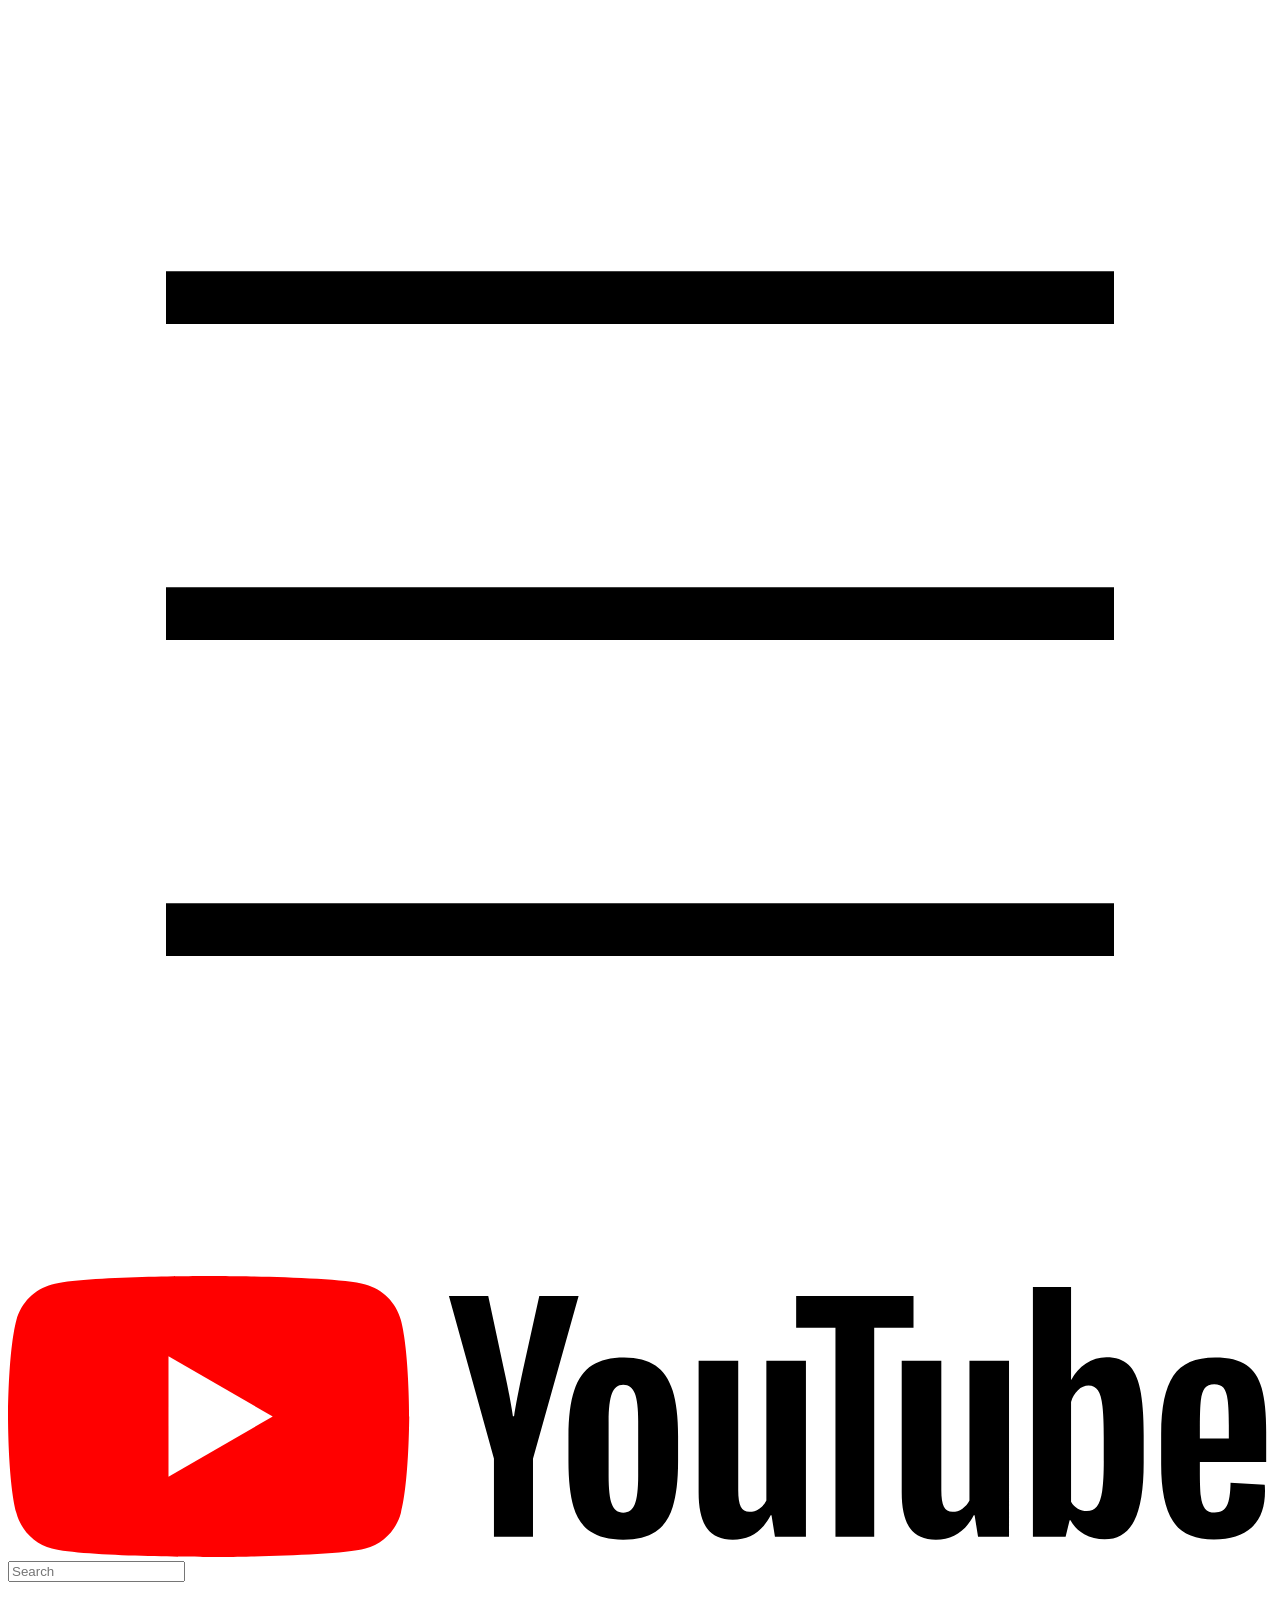
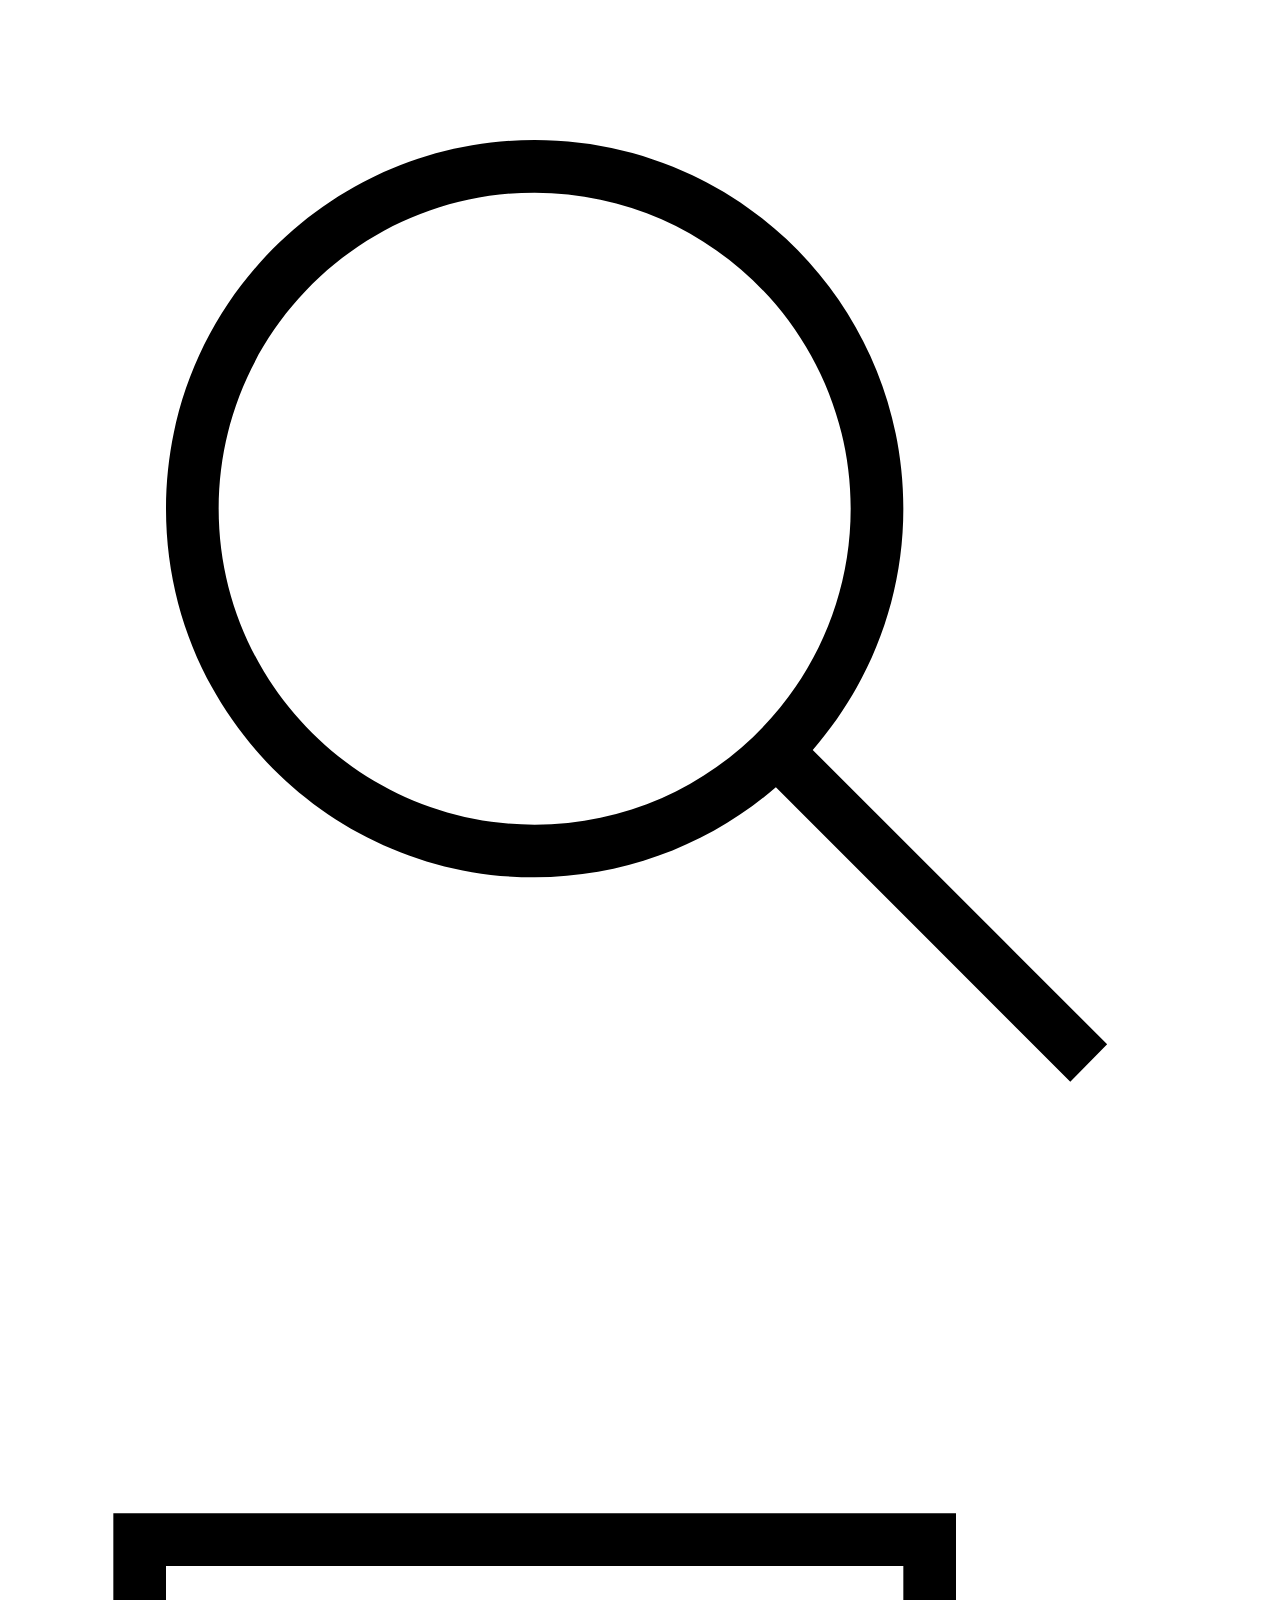
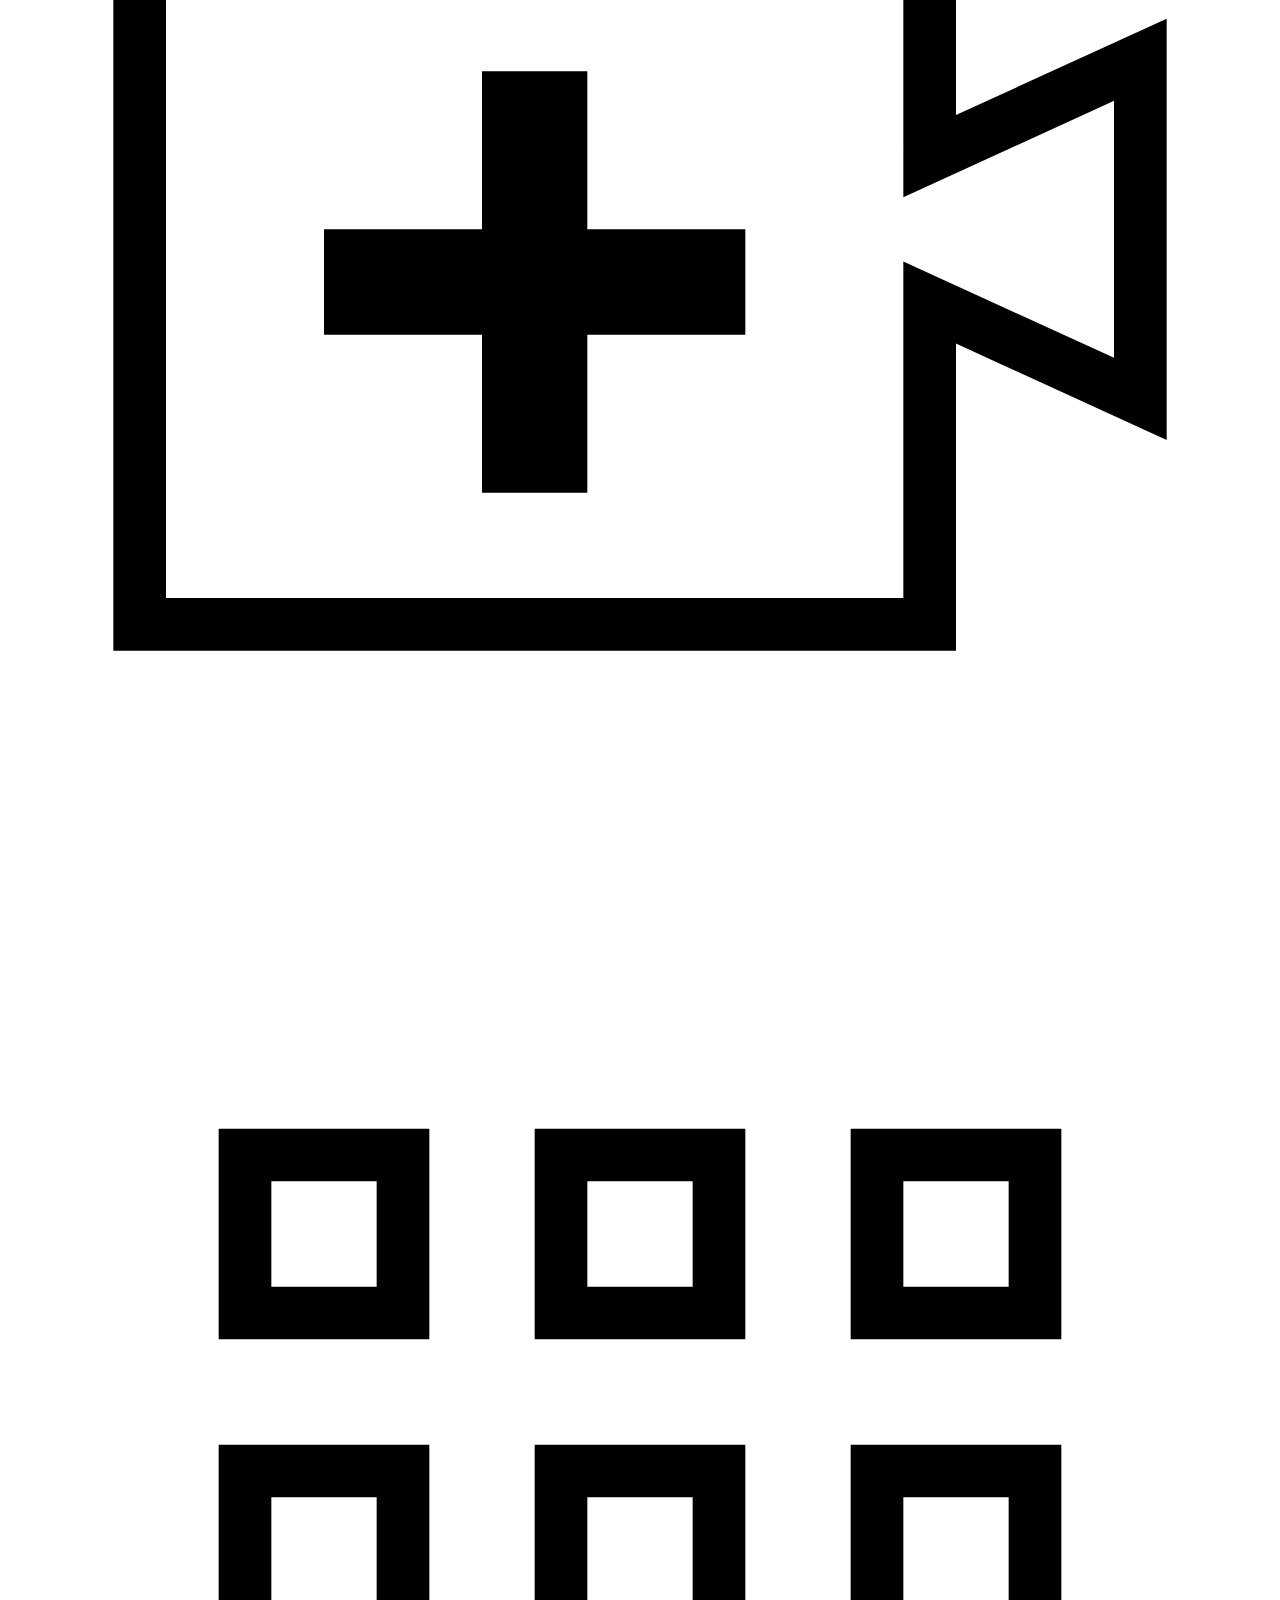
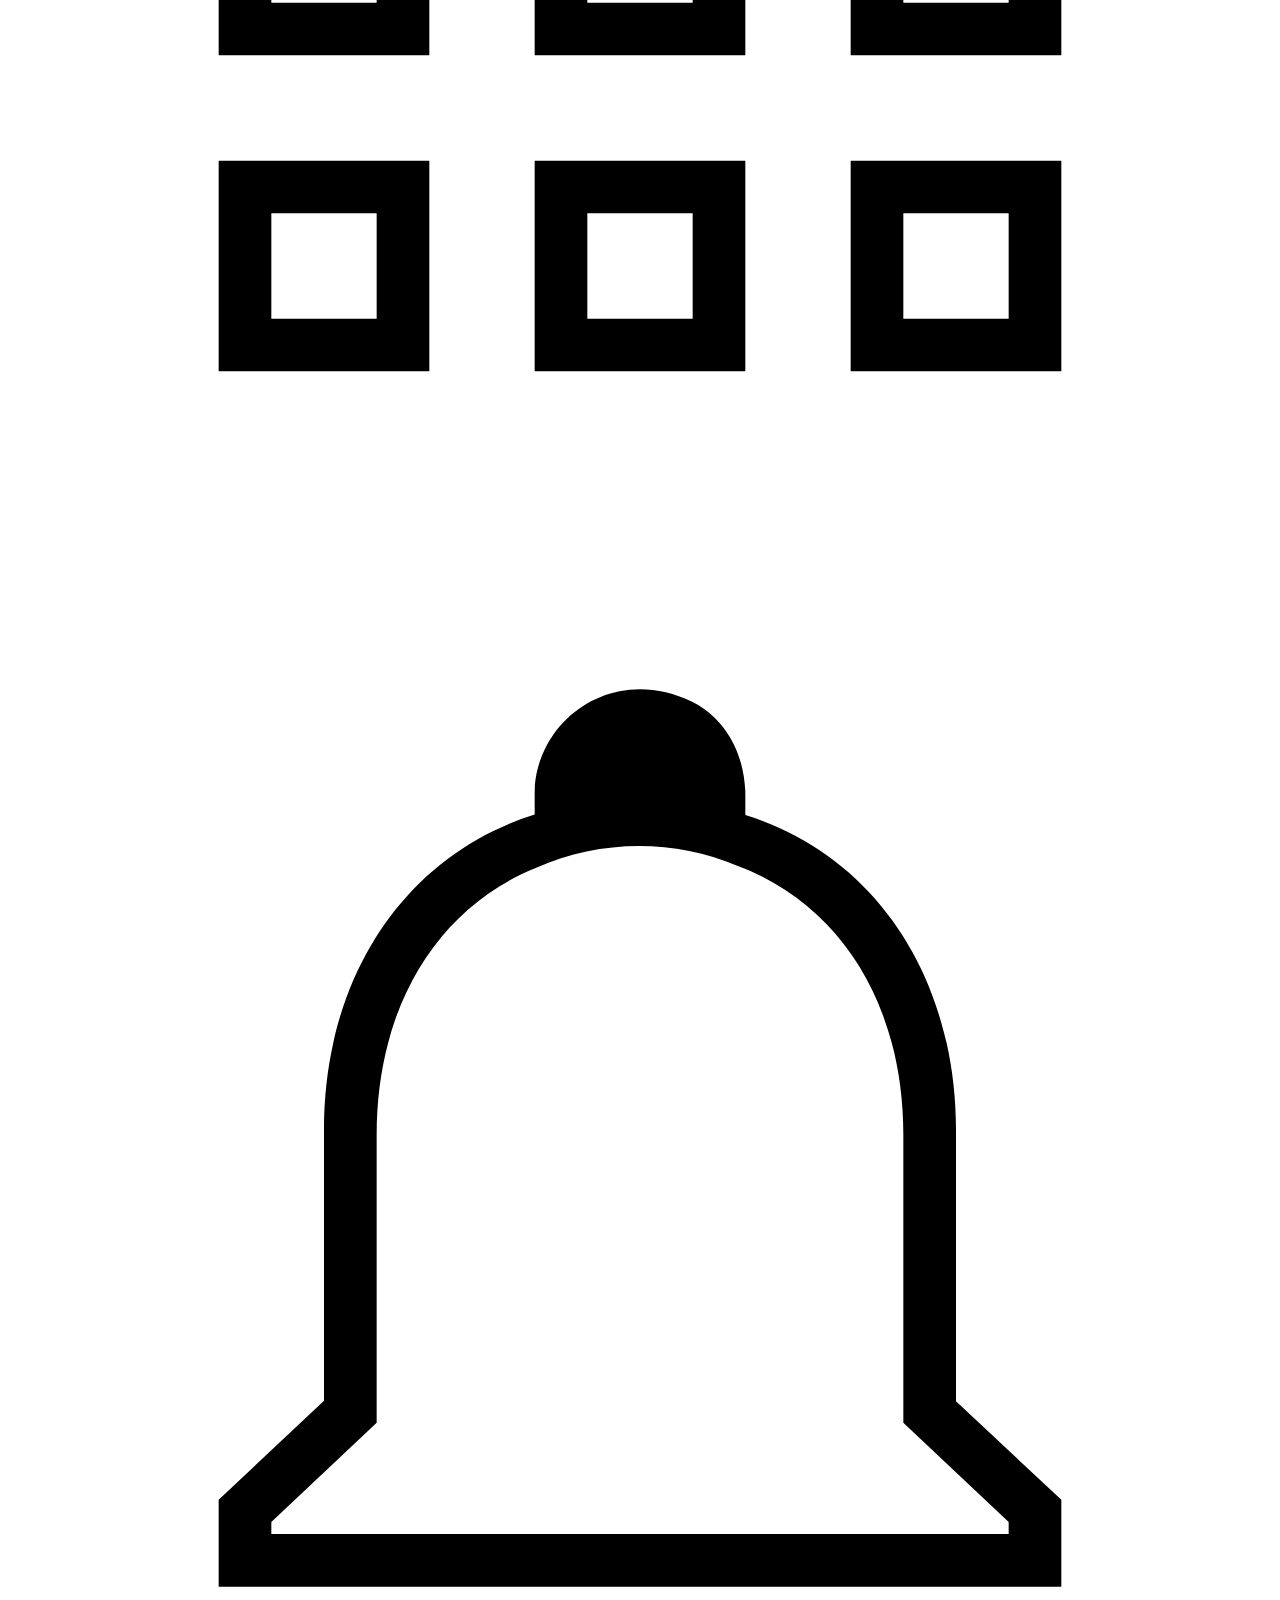
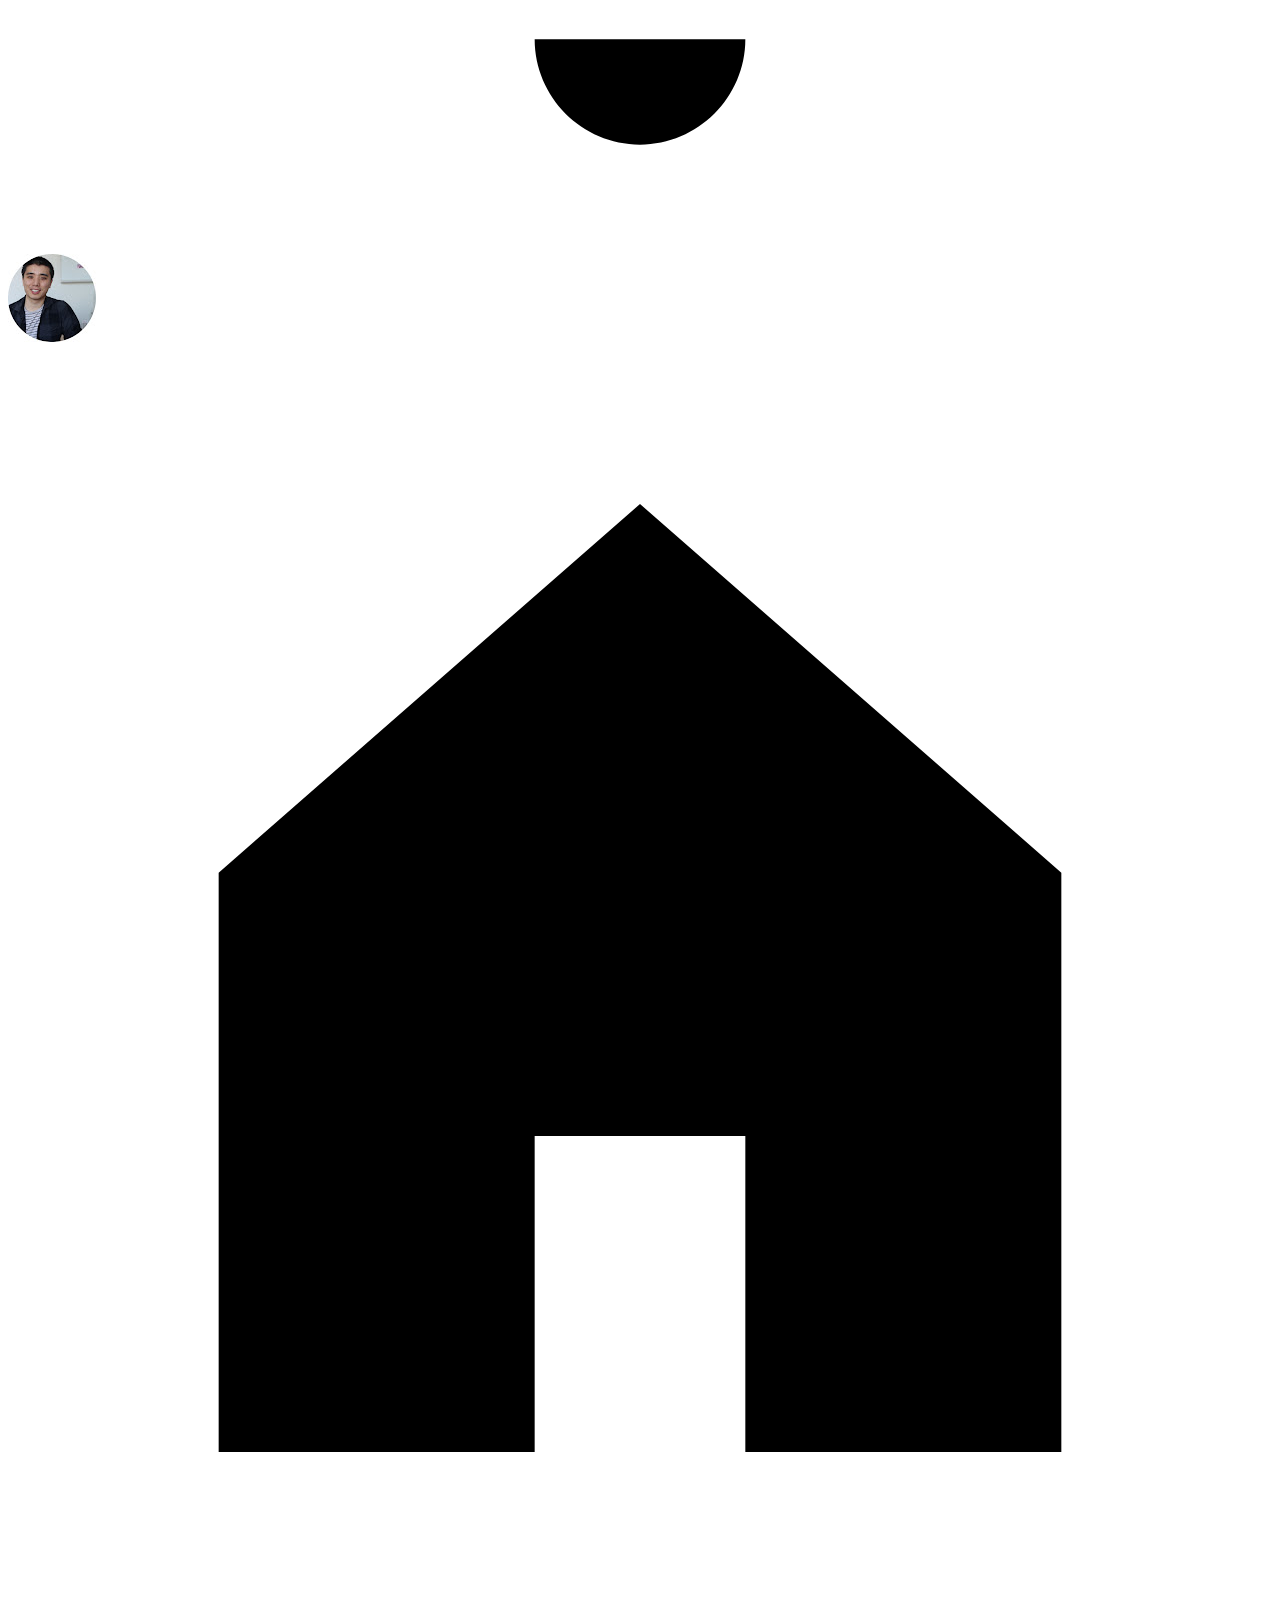
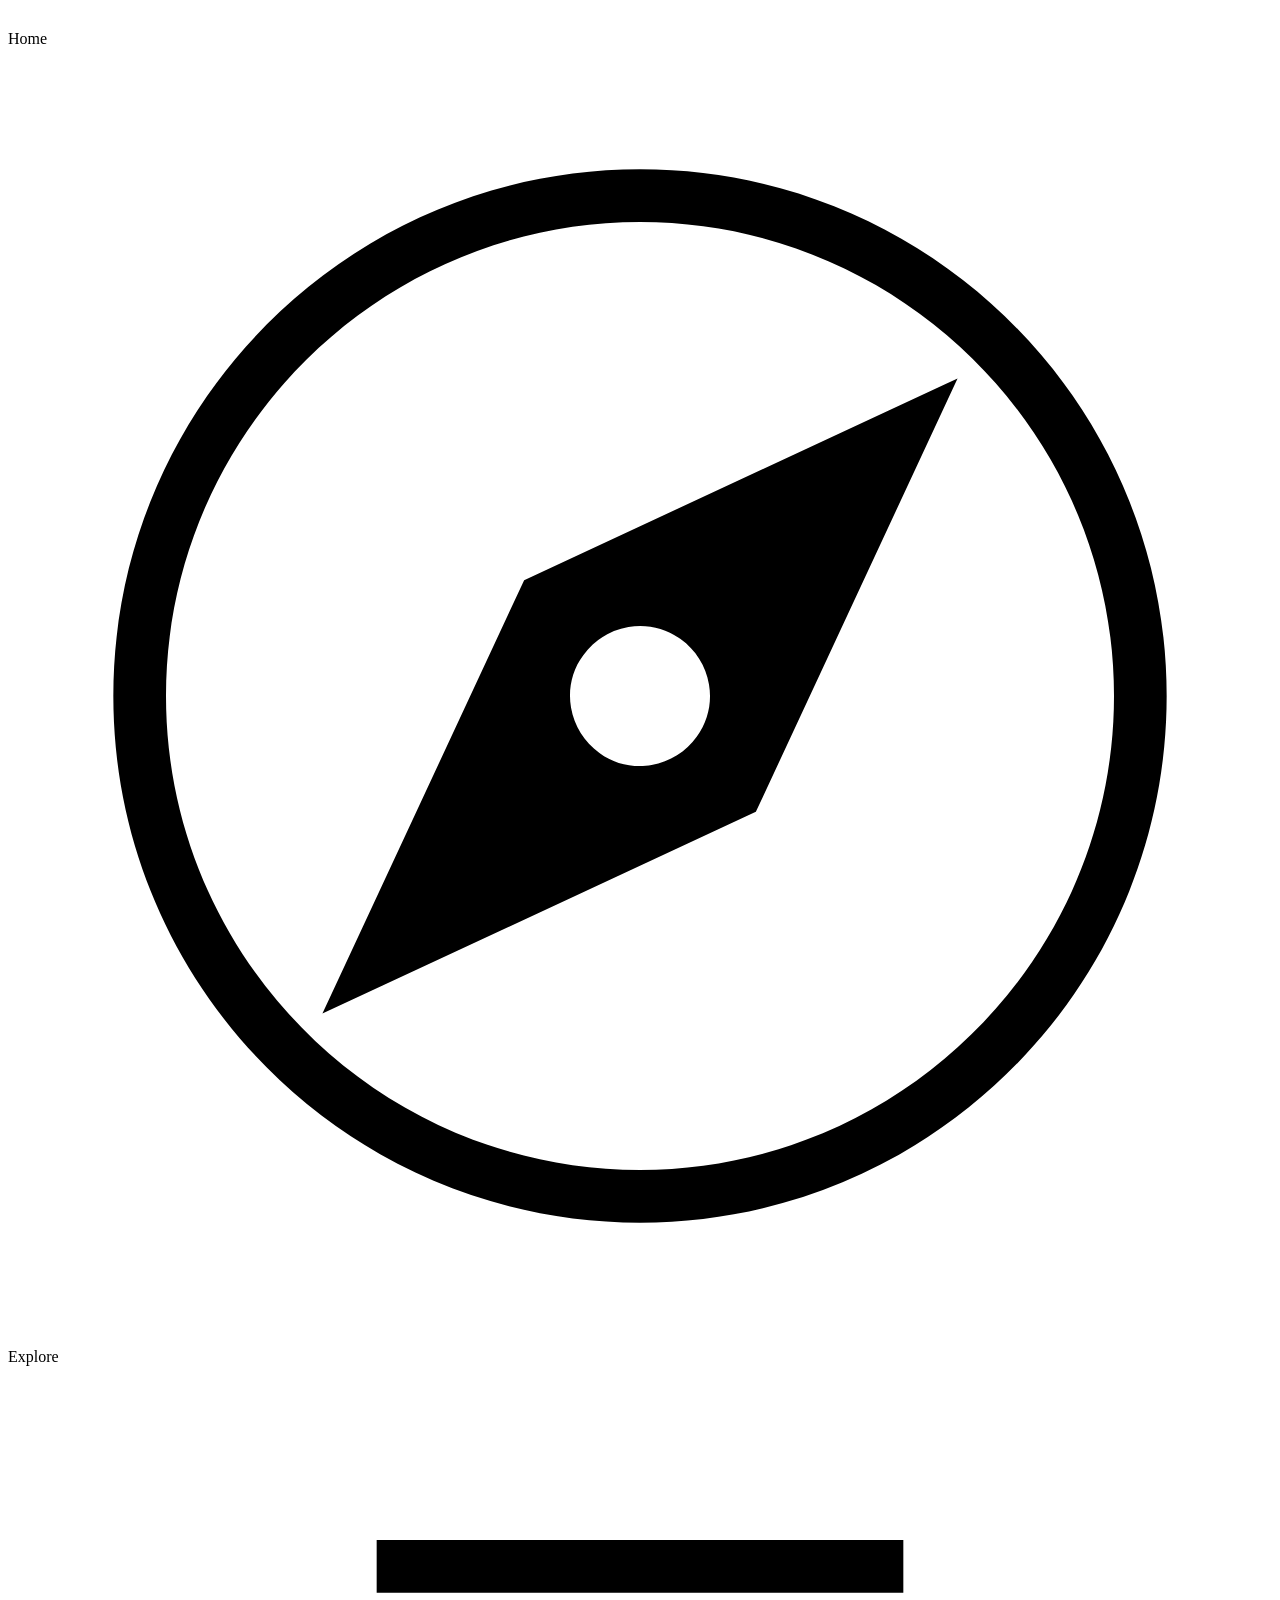
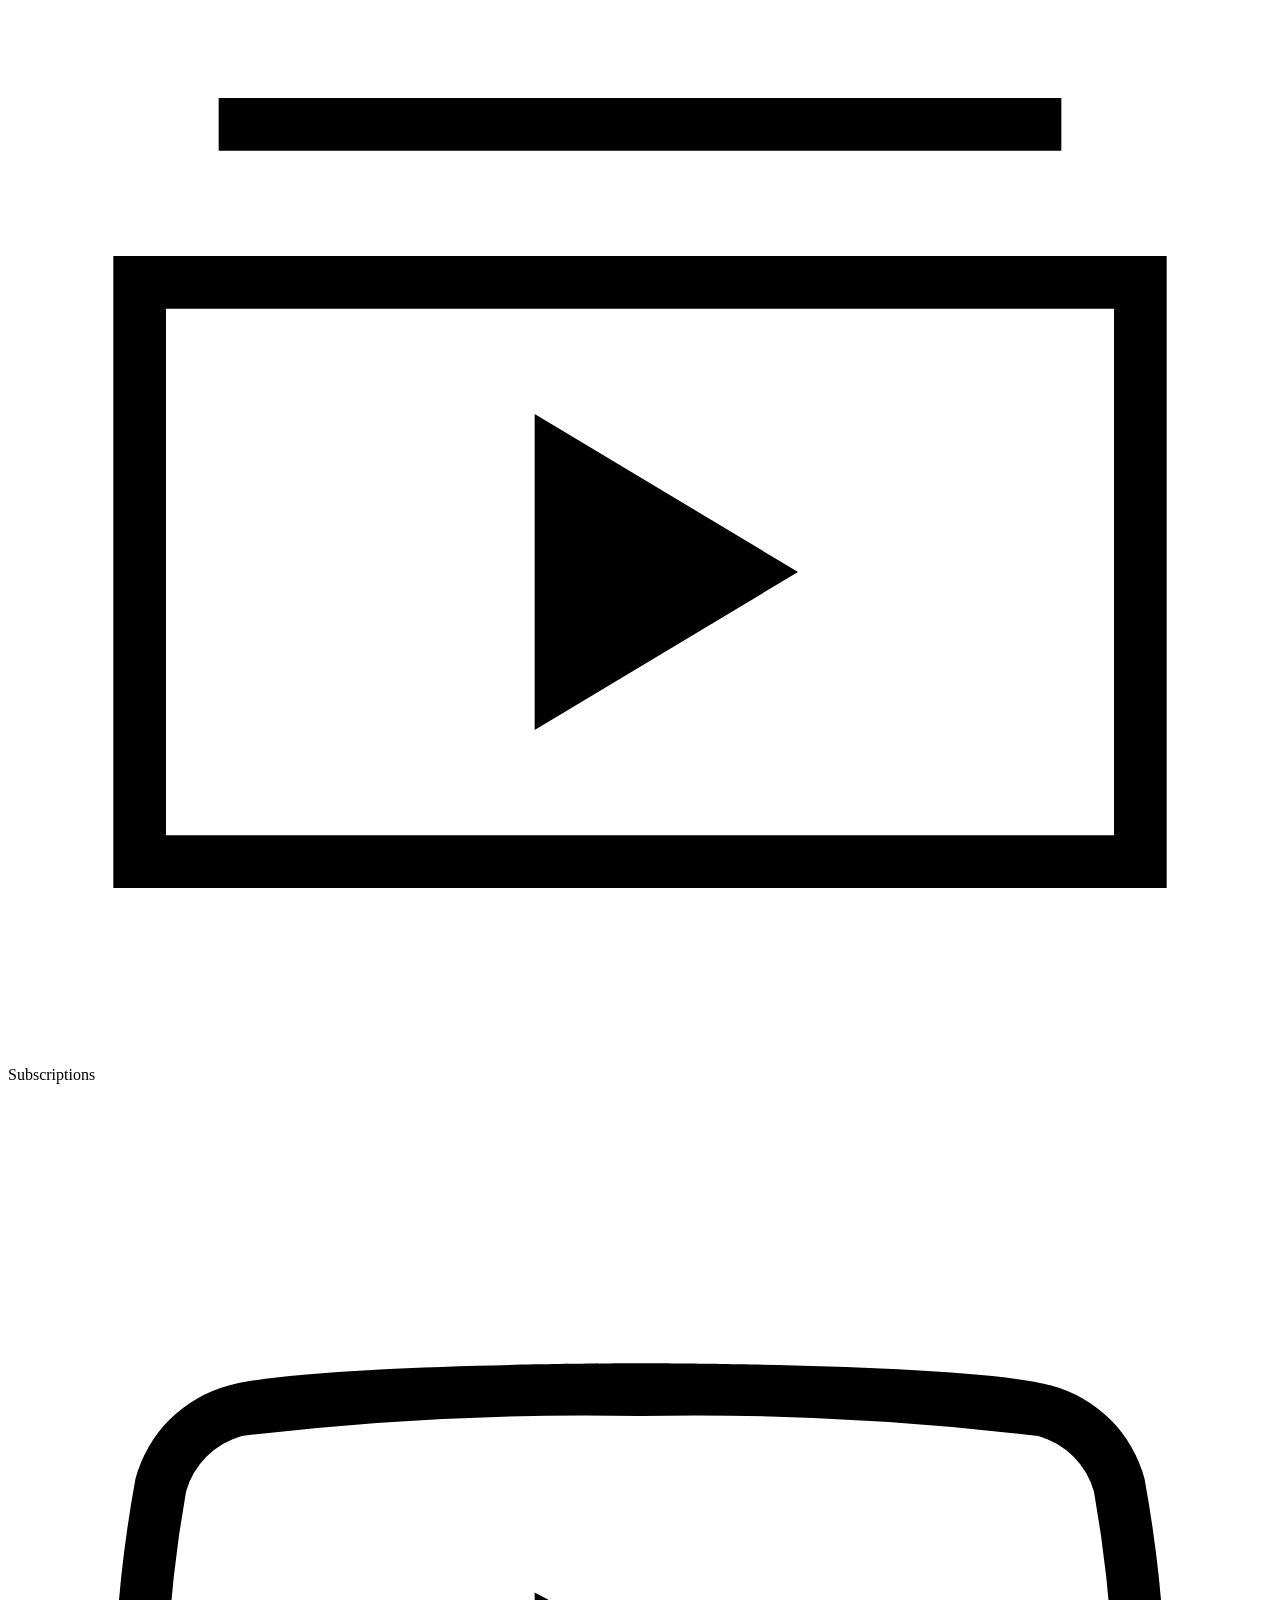
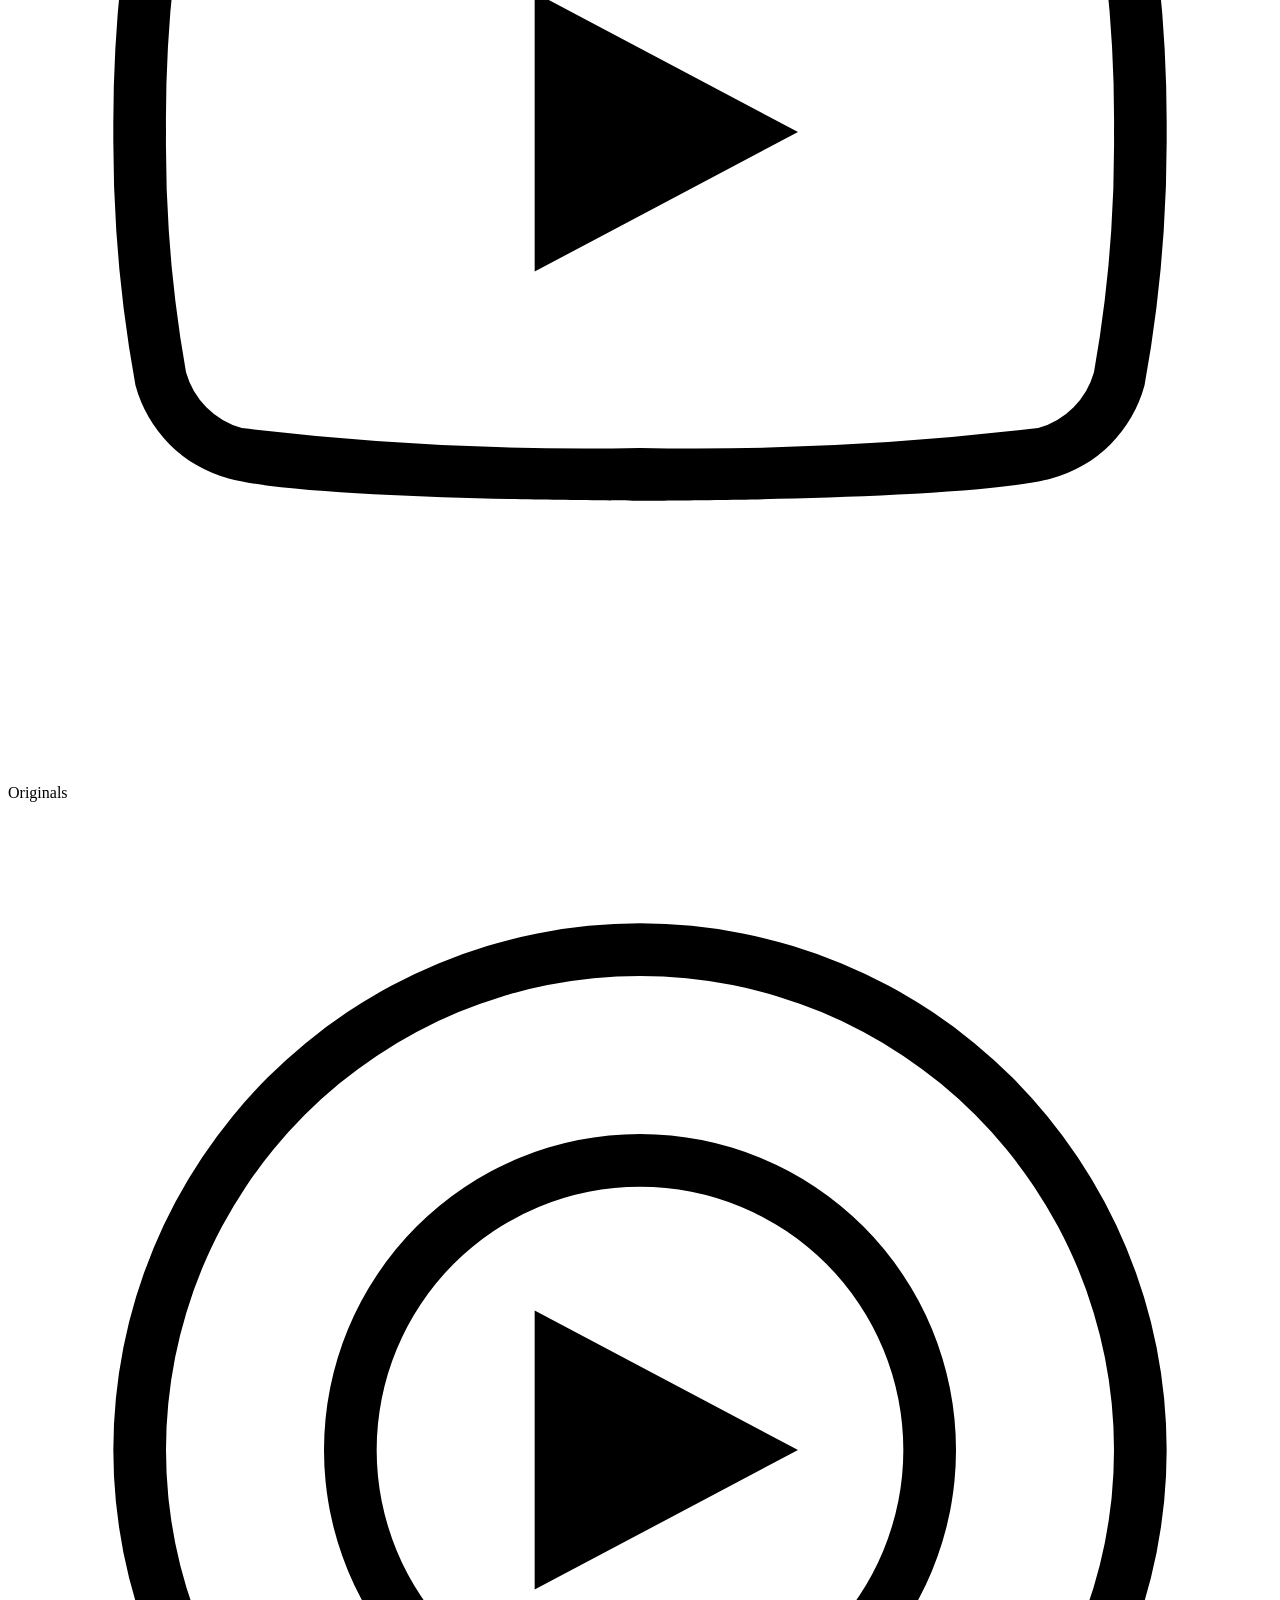
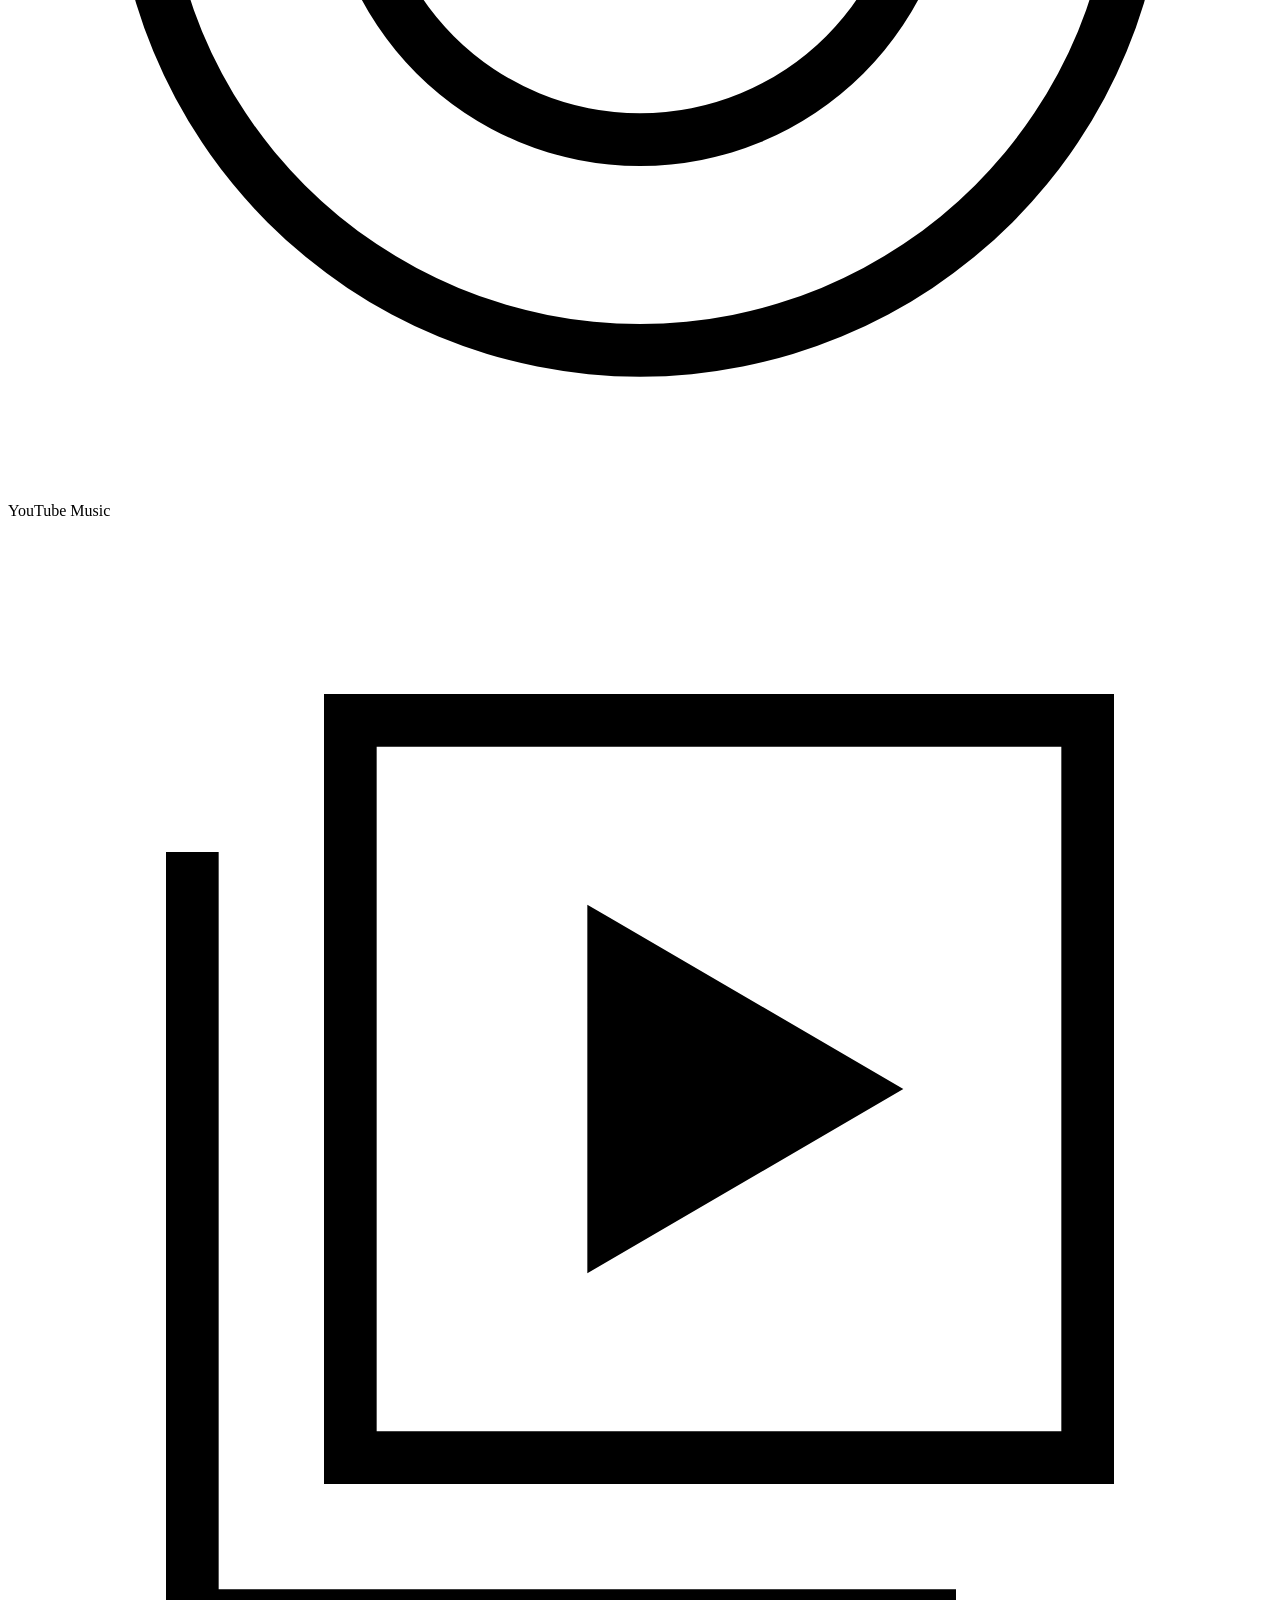
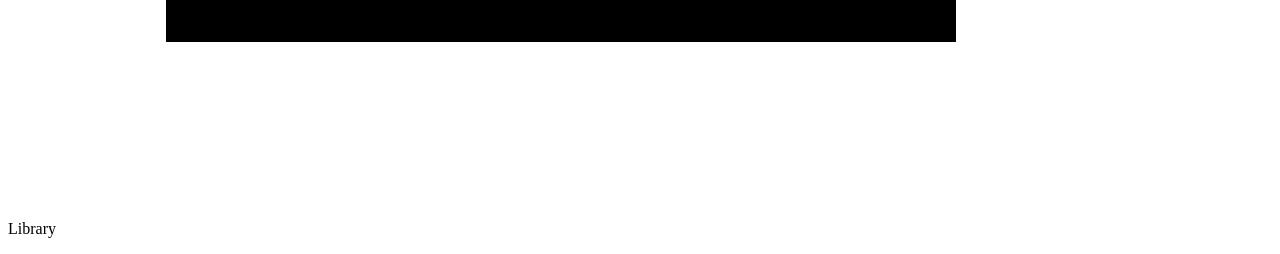
==== youtube.html @ 11b2fc9e "Create header and sidebar" ====
<!DOCTYPE html>
<html lang="en">
  <head>
    <meta charset="UTF-8">
    <meta name="viewport" content="width=device-width, initial-scale=1.0">
    <link rel="stylesheet" href="styles/header.css">
    <link rel="stylesheet" href="styles/sidebar.css">
    <title>YouTube</title>
  </head>
  <body>
    <header>
      <div class="left">
        <img src="images/icons/hamburger-menu.svg">
        <img src="images/icons/youtube-logo.svg">
      </div>
      <div class="middle">
        <input type="search" placeholder="Search">
        <div>
          <img src="images/icons/search.svg">
        </div>
      </div>
      <div class="right">
        <img src="images/icons/upload.svg">
        <img src="images/icons/youtube-apps.svg">
        <img src="images/icons/notifications.svg">
        <img src="images/channel-pictures/my-channel.jpeg">
      </div>
    </header>

    <nav>
      <div class="home">
        <div>
          <img src="images/icons/home.svg">
          <p>
            Home
          </p>
        </div>
      </div>

      <div class="explore">
        <div>
          <img src="images/icons/explore.svg">
          <p>
            Explore
          </p>
        </div>
      </div>

      <div class="sub">
        <div>
          <img src="images/icons/subscriptions.svg">
          <p>
            Subscriptions
          </p>
        </div>
      </div>

      <div class="orignal">
        <div>
          <img src="images/icons/originals.svg">
          <p>
            Originals
          </p>
        </div>
      </div>

      <div class="music">
        <div>
          <img src="images/icons/youtube-music.svg">
          <p>
            YouTube Music
          </p>
        </div>
      </div>

      <div class="library">
        <div>
          <img src="images/icons/library.svg">
          <p>
            Library
          </p>
        </div>
      </div>
    </nav>

    <main>
      <section></section>
    </main>
  </body>
</html>
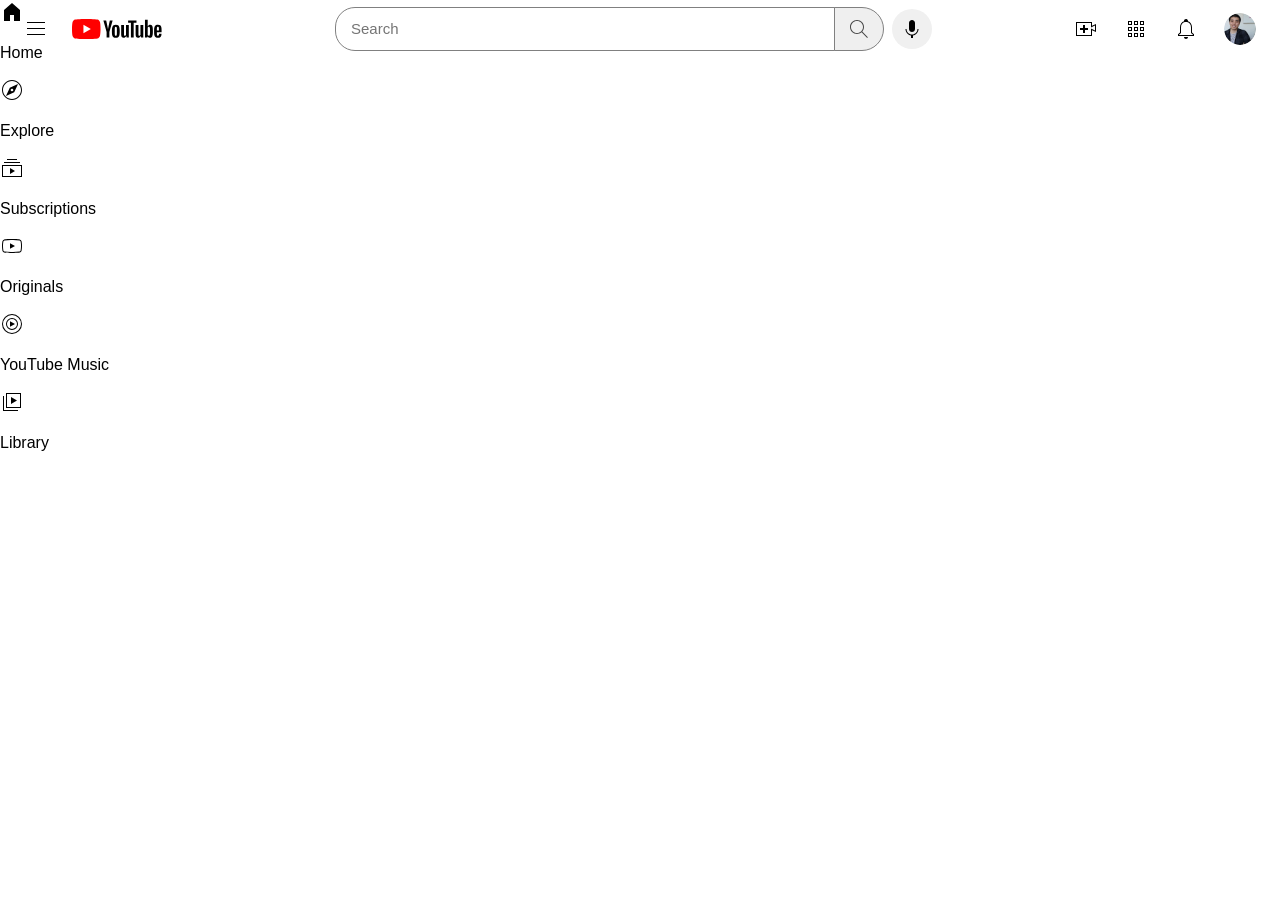
==== commit 84aedb94: "Style the header" ====
--- a/youtube.html
+++ b/youtube.html
@@ -5,25 +5,31 @@
     <meta name="viewport" content="width=device-width, initial-scale=1.0">
     <link rel="stylesheet" href="styles/header.css">
     <link rel="stylesheet" href="styles/sidebar.css">
+    <link rel="stylesheet" href="styles/general.css">
     <title>YouTube</title>
   </head>
   <body>
     <header>
       <div class="left">
-        <img src="images/icons/hamburger-menu.svg">
-        <img src="images/icons/youtube-logo.svg">
+        <img class="hamburger" src="images/icons/hamburger-menu.svg">
+        <img class="youtube-logo" src="images/icons/youtube-logo.svg">
       </div>
+
       <div class="middle">
-        <input type="search" placeholder="Search">
-        <div>
-          <img src="images/icons/search.svg">
-        </div>
+        <input type="text" placeholder="Search">
+        <button>
+          <img class="search-icon" src="images/icons/search.svg">
+        </button>
+        <button class="voice-button">
+          <img src="images/icons/voice-search-icon.svg">
+        </button>
       </div>
+
       <div class="right">
         <img src="images/icons/upload.svg">
         <img src="images/icons/youtube-apps.svg">
         <img src="images/icons/notifications.svg">
-        <img src="images/channel-pictures/my-channel.jpeg">
+        <img class="profile" src="images/channel-pictures/my-channel.jpeg">
       </div>
     </header>
 
--- a/styles/header.css
+++ b/styles/header.css
@@ -0,0 +1,112 @@
+header {
+  display: flex;
+  height: 57px;
+  justify-content: space-between;
+  align-items: center;
+  flex-direction: row;
+  flex: 1;
+  width: auto;
+  margin: 0;
+  position: fixed;
+  right: 0;
+  left: 0;
+  top: 0;
+}
+
+img {
+  height: 24px;
+}
+
+.left,
+.middle,
+.right {
+  margin-right: 2px;
+  align-items: center;
+}
+
+.left {
+  width: 162px;
+  display: flex;
+  flex-direction: row;
+}
+
+.middle {
+  display: flex;
+  flex-direction: row;
+  margin-left: 60px;
+  flex-shrink: 1;
+  flex-grow: 1;
+  flex: 1;
+  justify-content: center;
+}
+
+.right {
+  justify-content: space-between;
+  width: 182px;
+  margin-left: 29px;
+  margin-right: 24px;
+  display: flex;
+  flex-direction: row;
+  flex-shrink: 0;
+  min-width: none;
+}
+
+.hamburger {
+  margin: 0 24px;
+}
+
+.youtube-logo {
+  height: 20px;
+}
+
+input {
+  height: 40px;
+  width: 50px;
+  max-width: 500px;
+  flex-shrink: 1;
+  flex-grow: 1;
+  border: 1px solid gray;
+  font-family: Arial;
+  font-size: 15px;
+  padding-left: 15px;
+  border-radius: 20px;
+  outline: none;
+  color: rgb(77, 77, 77);
+}
+
+input::placeholder {
+  font-family: Arial;
+  font-size: 15px;
+}
+
+button:first-of-type {
+  height: 44px;
+  width: 50px;
+  margin-left: -20px;
+  border-top-right-radius: 22px;
+  border-bottom-right-radius: 22px;
+  border: 1px solid gray;
+  vertical-align: middle;
+  margin-right: 8px;
+  justify-content: center;
+  align-items: center;
+  padding-top: 5px;
+}
+
+.search-icon {
+  opacity: 0.7;
+}
+
+.profile {
+  height: 32px;
+  border-radius: 50%;
+}
+
+.voice-button {
+  height: 40px;
+  width: 40px;
+  border: 0;
+  border-radius: 50%;
+  padding-top: 5px;
+  background-color: rgb(240, 240, 240);
+}
--- a/styles/general.css
+++ b/styles/general.css
@@ -0,0 +1,4 @@
+body {
+  margin: 0;
+  font-family: Arial;
+}
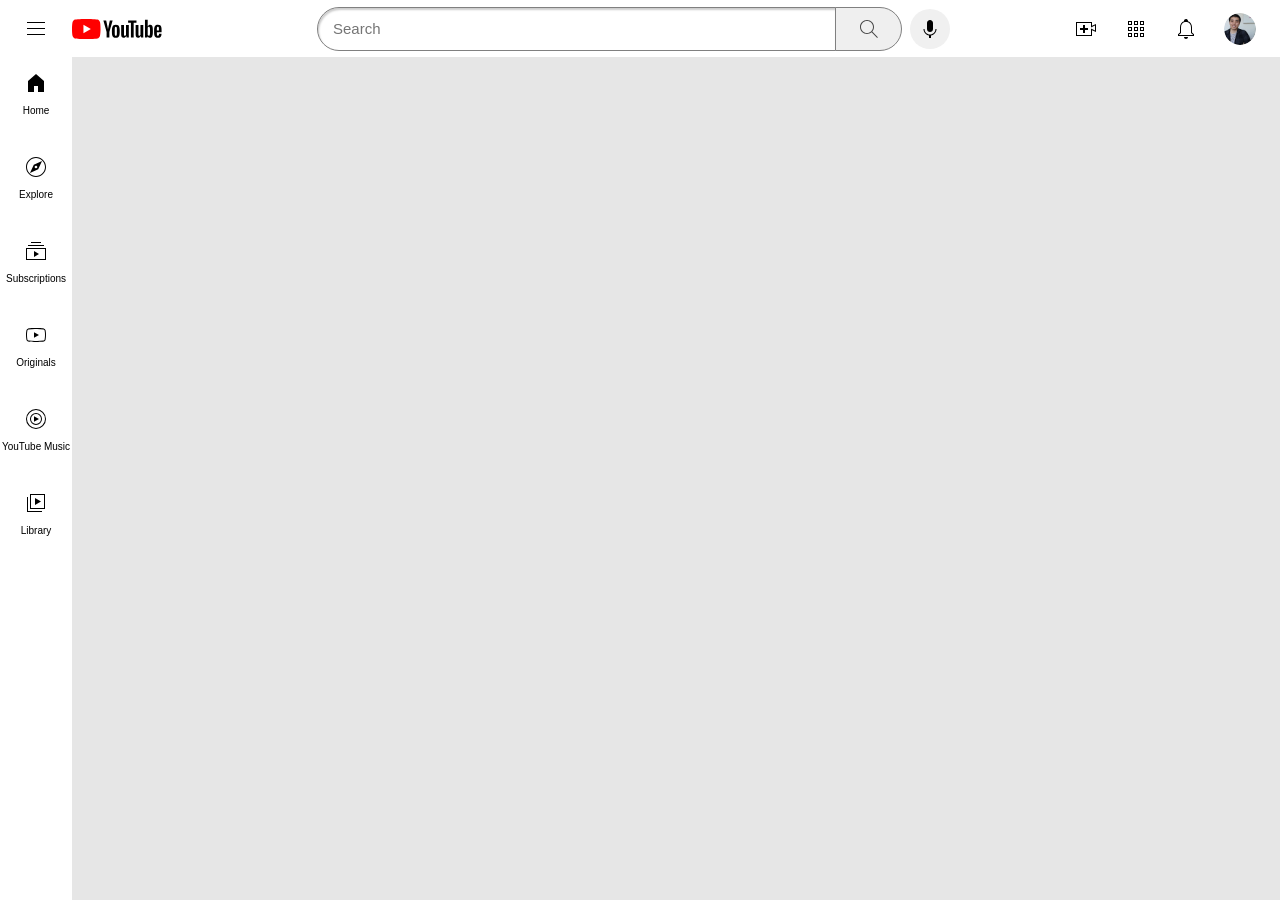
==== commit 67281085: "Style the sidebar and add hover to the header and sidebar" ====
--- a/youtube.html
+++ b/youtube.html
@@ -11,81 +11,69 @@
   <body>
     <header>
       <div class="left">
-        <img class="hamburger" src="images/icons/hamburger-menu.svg">
-        <img class="youtube-logo" src="images/icons/youtube-logo.svg">
+        <img class="hamburger icons" src="images/icons/hamburger-menu.svg">
+        <img class="youtube-logo icons" src="images/icons/youtube-logo.svg">
       </div>
 
       <div class="middle">
         <input type="text" placeholder="Search">
         <button>
-          <img class="search-icon" src="images/icons/search.svg">
+          <img class="search-icon icons" src="images/icons/search.svg">
         </button>
-        <button class="voice-button">
+        <button class="voice-button icons">
           <img src="images/icons/voice-search-icon.svg">
         </button>
       </div>
 
       <div class="right">
-        <img src="images/icons/upload.svg">
-        <img src="images/icons/youtube-apps.svg">
-        <img src="images/icons/notifications.svg">
+        <img class="icons" src="images/icons/upload.svg">
+        <img class="icons" src="images/icons/youtube-apps.svg">
+        <img class="icons" src="images/icons/notifications.svg">
         <img class="profile" src="images/channel-pictures/my-channel.jpeg">
       </div>
     </header>
 
     <nav>
       <div class="home">
-        <div>
-          <img src="images/icons/home.svg">
-          <p>
-            Home
-          </p>
-        </div>
+        <img src="images/icons/home.svg">
+        <p>
+        Home
+      </p>
       </div>
 
       <div class="explore">
-        <div>
-          <img src="images/icons/explore.svg">
-          <p>
-            Explore
-          </p>
-        </div>
+        <img src="images/icons/explore.svg">
+        <p>
+          Explore
+        </p>
       </div>
 
       <div class="sub">
-        <div>
-          <img src="images/icons/subscriptions.svg">
-          <p>
-            Subscriptions
-          </p>
-        </div>
+        <img src="images/icons/subscriptions.svg">
+        <p>
+          Subscriptions
+        </p>
       </div>
 
       <div class="orignal">
-        <div>
-          <img src="images/icons/originals.svg">
-          <p>
-            Originals
-          </p>
-        </div>
+        <img src="images/icons/originals.svg">
+        <p>
+          Originals
+        </p>
       </div>
 
       <div class="music">
-        <div>
-          <img src="images/icons/youtube-music.svg">
-          <p>
-            YouTube Music
-          </p>
-        </div>
+        <img src="images/icons/youtube-music.svg">
+        <p>
+          YouTube Music
+        </p>
       </div>
 
       <div class="library">
-        <div>
-          <img src="images/icons/library.svg">
-          <p>
-            Library
-          </p>
-        </div>
+        <img src="images/icons/library.svg">
+        <p>
+          Library
+        </p>
       </div>
     </nav>
 
--- a/styles/header.css
+++ b/styles/header.css
@@ -11,6 +11,7 @@
   right: 0;
   left: 0;
   top: 0;
+  background-color: white;
 }
 
 img {
@@ -61,7 +62,7 @@
 
 input {
   height: 40px;
-  width: 50px;
+  width: 10px;
   max-width: 500px;
   flex-shrink: 1;
   flex-grow: 1;
@@ -69,9 +70,11 @@
   font-family: Arial;
   font-size: 15px;
   padding-left: 15px;
-  border-radius: 20px;
+  border-top-left-radius: 22px;
+  border-bottom-left-radius: 22px;
   outline: none;
   color: rgb(77, 77, 77);
+  box-shadow:inset 1px 2px 2px rgb(204, 204, 204);
 }
 
 input::placeholder {
@@ -79,10 +82,10 @@
   font-size: 15px;
 }
 
-button:first-of-type {
+header button:first-of-type {
   height: 44px;
-  width: 50px;
-  margin-left: -20px;
+  width: 67px;
+  margin-left: -1px;
   border-top-right-radius: 22px;
   border-bottom-right-radius: 22px;
   border: 1px solid gray;
@@ -109,4 +112,17 @@
   border-radius: 50%;
   padding-top: 5px;
   background-color: rgb(240, 240, 240);
+}
+
+.icons:hover,
+header button:hover {
+  cursor: pointer;
+}
+
+header button:hover {
+  background-color: rgb(224, 224, 224);
+}
+
+header button:active {
+  background-color: rgb(210, 210, 210);
 }
--- a/styles/sidebar.css
+++ b/styles/sidebar.css
@@ -0,0 +1,32 @@
+nav {
+  position: fixed;
+  top: 57px;
+  bottom: 0;
+  left: 0;
+  width: 72px;
+  background-color: white;
+  flex-direction: column;
+  overflow: auto;
+  scrollbar-width: none;
+}
+
+nav div {
+  display: flex;
+  flex-direction: column;
+  margin-bottom: 12px;
+  align-items: center;
+  justify-content: center;
+  height: 72px;
+}
+
+nav div p {
+  font-size: 10px;
+  white-space: nowrap;
+  margin: 0;
+  margin-top: 10px;
+}
+
+nav div:hover {
+  background-color: rgb(214, 214, 214);
+  cursor: pointer;
+}
--- a/styles/general.css
+++ b/styles/general.css
@@ -1,4 +1,5 @@
 body {
   margin: 0;
   font-family: Arial;
+  background-color: rgb(230, 230, 230);
 }
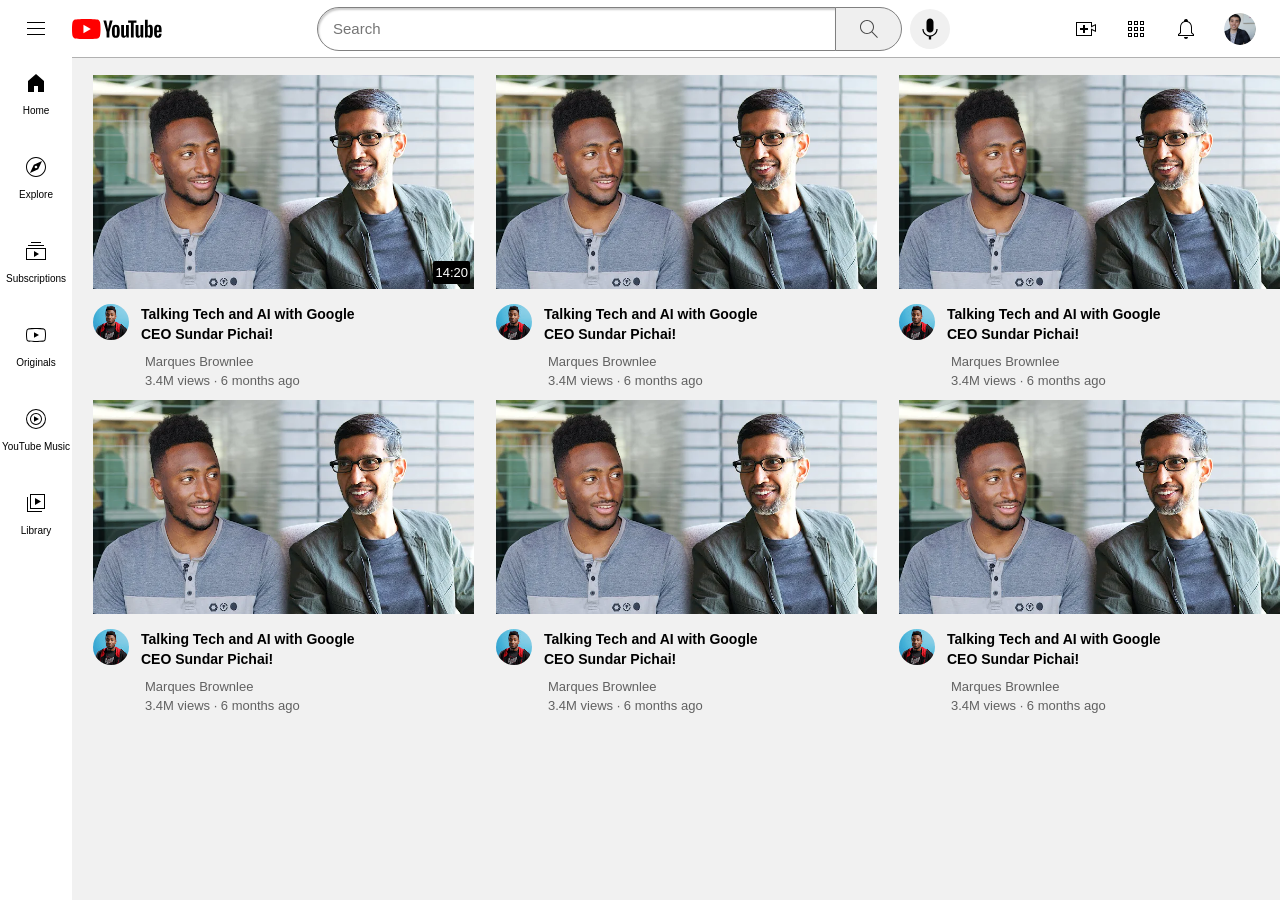
==== commit ff86f6c5: "Make video grid on page" ====
--- a/youtube.html
+++ b/youtube.html
@@ -6,6 +6,7 @@
     <link rel="stylesheet" href="styles/header.css">
     <link rel="stylesheet" href="styles/sidebar.css">
     <link rel="stylesheet" href="styles/general.css">
+    <link rel="stylesheet" href="styles/video.css">
     <title>YouTube</title>
   </head>
   <body>
@@ -78,7 +79,142 @@
     </nav>
 
     <main>
-      <section></section>
+      <section class="video-grid js-video-grid">
+        <div class="holder">
+          <div class="thumbnail-div">
+            <img class="thumbnail" src="images/thumbnails/thumbnail-1.webp">
+            <p class="video-time">
+              14:20
+            </p>
+          </div>
+          <div class="video-details">
+            <div>
+              <img class="profile-pic" src="images/channel-pictures/channel-1.jpeg">
+            </div>
+            <div>
+              <p class="video-title">
+                Talking Tech and AI with Google CEO Sundar Pichai!
+              </p>
+              <p class="others f">
+                Marques Brownlee
+              </p>
+              <p class="others">
+                3.4M views · 6 months ago
+              </p>
+            </div>
+          </div>
+        </div>
+        
+        <div class="holder">
+          <div>
+            <img class="thumbnail" src="images/thumbnails/thumbnail-1.webp">
+          </div>
+          <div class="video-details">
+            <div>
+              <img class="profile-pic" src="images/channel-pictures/channel-1.jpeg">
+            </div>
+            <div>
+              <p class="video-title">
+                Talking Tech and AI with Google CEO Sundar Pichai!
+              </p>
+              <p class="others f">
+                Marques Brownlee
+              </p>
+              <p class="others">
+                3.4M views · 6 months ago
+              </p>
+            </div>
+          </div>
+        </div>
+        
+        <div class="holder">
+          <div>
+            <img class="thumbnail" src="images/thumbnails/thumbnail-1.webp">
+          </div>
+          <div class="video-details">
+            <div>
+              <img class="profile-pic" src="images/channel-pictures/channel-1.jpeg">
+            </div>
+            <div>
+              <p class="video-title">
+                Talking Tech and AI with Google CEO Sundar Pichai!
+              </p>
+              <p class="others f">
+                Marques Brownlee
+              </p>
+              <p class="others">
+                3.4M views · 6 months ago
+              </p>
+            </div>
+          </div>
+        </div>
+        
+        <div class="holder">
+          <div>
+            <img class="thumbnail" src="images/thumbnails/thumbnail-1.webp">
+          </div>
+          <div class="video-details">
+            <div>
+              <img class="profile-pic" src="images/channel-pictures/channel-1.jpeg">
+            </div>
+            <div>
+              <p class="video-title">
+                Talking Tech and AI with Google CEO Sundar Pichai!
+              </p>
+              <p class="others f">
+                Marques Brownlee
+              </p>
+              <p class="others">
+                3.4M views · 6 months ago
+              </p>
+            </div>
+          </div>
+        </div>
+        
+        <div class="holder">
+          <div>
+            <img class="thumbnail" src="images/thumbnails/thumbnail-1.webp">
+          </div>
+          <div class="video-details">
+            <div>
+              <img class="profile-pic" src="images/channel-pictures/channel-1.jpeg">
+            </div>
+            <div>
+              <p class="video-title">
+                Talking Tech and AI with Google CEO Sundar Pichai!
+              </p>
+              <p class="others f">
+                Marques Brownlee
+              </p>
+              <p class="others">
+                3.4M views · 6 months ago
+              </p>
+            </div>
+          </div>
+        </div>
+        
+        <div class="holder">
+          <div>
+            <img class="thumbnail" src="images/thumbnails/thumbnail-1.webp">
+          </div>
+          <div class="video-details">
+            <div>
+              <img class="profile-pic" src="images/channel-pictures/channel-1.jpeg">
+            </div>
+            <div>
+              <p class="video-title">
+                Talking Tech and AI with Google CEO Sundar Pichai!
+              </p>
+              <p class="others f">
+                Marques Brownlee
+              </p>
+              <p class="others">
+                3.4M views · 6 months ago
+              </p>
+            </div>
+          </div>
+        </div>
+      </section>
     </main>
   </body>
 </html>
--- a/styles/header.css
+++ b/styles/header.css
@@ -12,9 +12,12 @@
   left: 0;
   top: 0;
   background-color: white;
+  border-bottom: 1PX solid rgb(177, 177, 177);
+  z-index: 100;
 }
 
-img {
+.icons,
+nav img {
   height: 24px;
 }
 
--- a/styles/sidebar.css
+++ b/styles/sidebar.css
@@ -8,6 +8,7 @@
   flex-direction: column;
   overflow: auto;
   scrollbar-width: none;
+  z-index: 200;
 }
 
 nav div {
--- a/styles/general.css
+++ b/styles/general.css
@@ -1,5 +1,8 @@
 body {
   margin: 0;
   font-family: Arial;
-  background-color: rgb(230, 230, 230);
-}+  background-color: rgb(241, 241, 241);
+  margin-left: 93px;
+  margin-top: 75px;
+  margin-bottom: 20px;
+}
--- a/styles/video.css
+++ b/styles/video.css
@@ -0,0 +1,65 @@
+.video-grid {
+  display: grid;
+  grid-template-columns: 1fr 1fr 1fr;
+  column-gap: 22px;
+  row-gap: 8px;
+}
+
+.holder {
+}
+
+.thumbnail-div {
+  position: relative;
+}
+
+.thumbnail {
+  cursor: pointer;
+  width: 100%;
+  object-fit: contain;
+}
+
+.video-time {
+  position: absolute;
+  background-color: black;
+  color: white;
+  padding: 4px 2px;
+  font-size: 13px;
+  border-radius: 2px;
+  right: 4px;
+  bottom: 9px;
+}
+
+.profile-pic {
+  width: 36px;
+  border-radius: 50%;
+  cursor: pointer;
+}
+
+main p {
+  font-size: 14px;
+  margin: 0;
+}
+
+.video-title {
+  width: auto;
+  font-weight: bolder;
+  line-height: 20px;
+  margin-bottom: 10px;
+}
+
+.video-details {
+  display: grid;
+  grid-template-columns: 48px 1fr;
+  width: 276px;
+  margin-top: 11px;
+}
+
+.others {
+  font-size: 13px;
+  color: rgb(97, 97, 97);
+  margin: 4PX;
+}
+
+.f {
+  margin-bottom: 2px;
+}
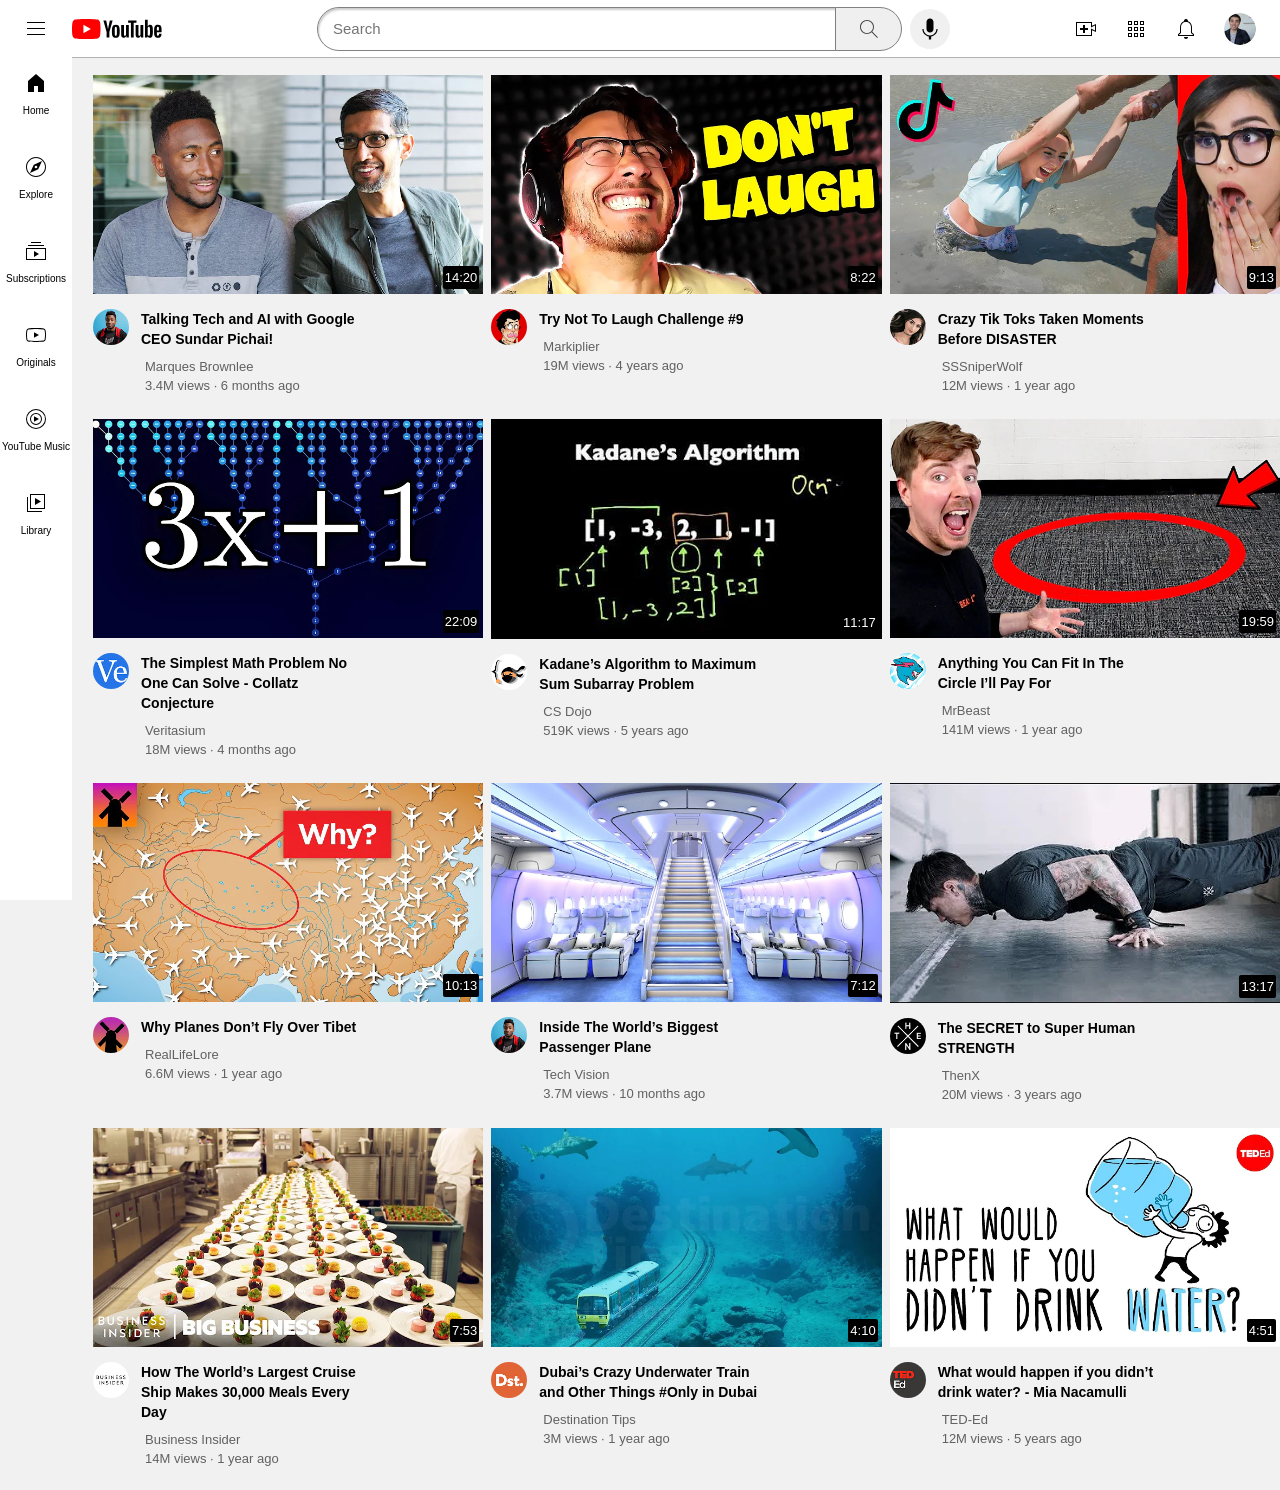
==== commit f04fbf03: "Add JavaScript and generate HTML" ====
--- a/youtube.html
+++ b/youtube.html
@@ -80,141 +80,10 @@
 
     <main>
       <section class="video-grid js-video-grid">
-        <div class="holder">
-          <div class="thumbnail-div">
-            <img class="thumbnail" src="images/thumbnails/thumbnail-1.webp">
-            <p class="video-time">
-              14:20
-            </p>
-          </div>
-          <div class="video-details">
-            <div>
-              <img class="profile-pic" src="images/channel-pictures/channel-1.jpeg">
-            </div>
-            <div>
-              <p class="video-title">
-                Talking Tech and AI with Google CEO Sundar Pichai!
-              </p>
-              <p class="others f">
-                Marques Brownlee
-              </p>
-              <p class="others">
-                3.4M views · 6 months ago
-              </p>
-            </div>
-          </div>
-        </div>
         
-        <div class="holder">
-          <div>
-            <img class="thumbnail" src="images/thumbnails/thumbnail-1.webp">
-          </div>
-          <div class="video-details">
-            <div>
-              <img class="profile-pic" src="images/channel-pictures/channel-1.jpeg">
-            </div>
-            <div>
-              <p class="video-title">
-                Talking Tech and AI with Google CEO Sundar Pichai!
-              </p>
-              <p class="others f">
-                Marques Brownlee
-              </p>
-              <p class="others">
-                3.4M views · 6 months ago
-              </p>
-            </div>
-          </div>
-        </div>
-        
-        <div class="holder">
-          <div>
-            <img class="thumbnail" src="images/thumbnails/thumbnail-1.webp">
-          </div>
-          <div class="video-details">
-            <div>
-              <img class="profile-pic" src="images/channel-pictures/channel-1.jpeg">
-            </div>
-            <div>
-              <p class="video-title">
-                Talking Tech and AI with Google CEO Sundar Pichai!
-              </p>
-              <p class="others f">
-                Marques Brownlee
-              </p>
-              <p class="others">
-                3.4M views · 6 months ago
-              </p>
-            </div>
-          </div>
-        </div>
-        
-        <div class="holder">
-          <div>
-            <img class="thumbnail" src="images/thumbnails/thumbnail-1.webp">
-          </div>
-          <div class="video-details">
-            <div>
-              <img class="profile-pic" src="images/channel-pictures/channel-1.jpeg">
-            </div>
-            <div>
-              <p class="video-title">
-                Talking Tech and AI with Google CEO Sundar Pichai!
-              </p>
-              <p class="others f">
-                Marques Brownlee
-              </p>
-              <p class="others">
-                3.4M views · 6 months ago
-              </p>
-            </div>
-          </div>
-        </div>
-        
-        <div class="holder">
-          <div>
-            <img class="thumbnail" src="images/thumbnails/thumbnail-1.webp">
-          </div>
-          <div class="video-details">
-            <div>
-              <img class="profile-pic" src="images/channel-pictures/channel-1.jpeg">
-            </div>
-            <div>
-              <p class="video-title">
-                Talking Tech and AI with Google CEO Sundar Pichai!
-              </p>
-              <p class="others f">
-                Marques Brownlee
-              </p>
-              <p class="others">
-                3.4M views · 6 months ago
-              </p>
-            </div>
-          </div>
-        </div>
-        
-        <div class="holder">
-          <div>
-            <img class="thumbnail" src="images/thumbnails/thumbnail-1.webp">
-          </div>
-          <div class="video-details">
-            <div>
-              <img class="profile-pic" src="images/channel-pictures/channel-1.jpeg">
-            </div>
-            <div>
-              <p class="video-title">
-                Talking Tech and AI with Google CEO Sundar Pichai!
-              </p>
-              <p class="others f">
-                Marques Brownlee
-              </p>
-              <p class="others">
-                3.4M views · 6 months ago
-              </p>
-            </div>
-          </div>
-        </div>
       </section>
     </main>
+
+    <script type="module" src="scripts/video.js"></script>
   </body>
 </html>
--- a/styles/video.css
+++ b/styles/video.css
@@ -1,11 +1,8 @@
 .video-grid {
   display: grid;
   grid-template-columns: 1fr 1fr 1fr;
-  column-gap: 22px;
-  row-gap: 8px;
-}
-
-.holder {
+  column-gap: 8px;
+  row-gap: 22px;
 }
 
 .thumbnail-div {
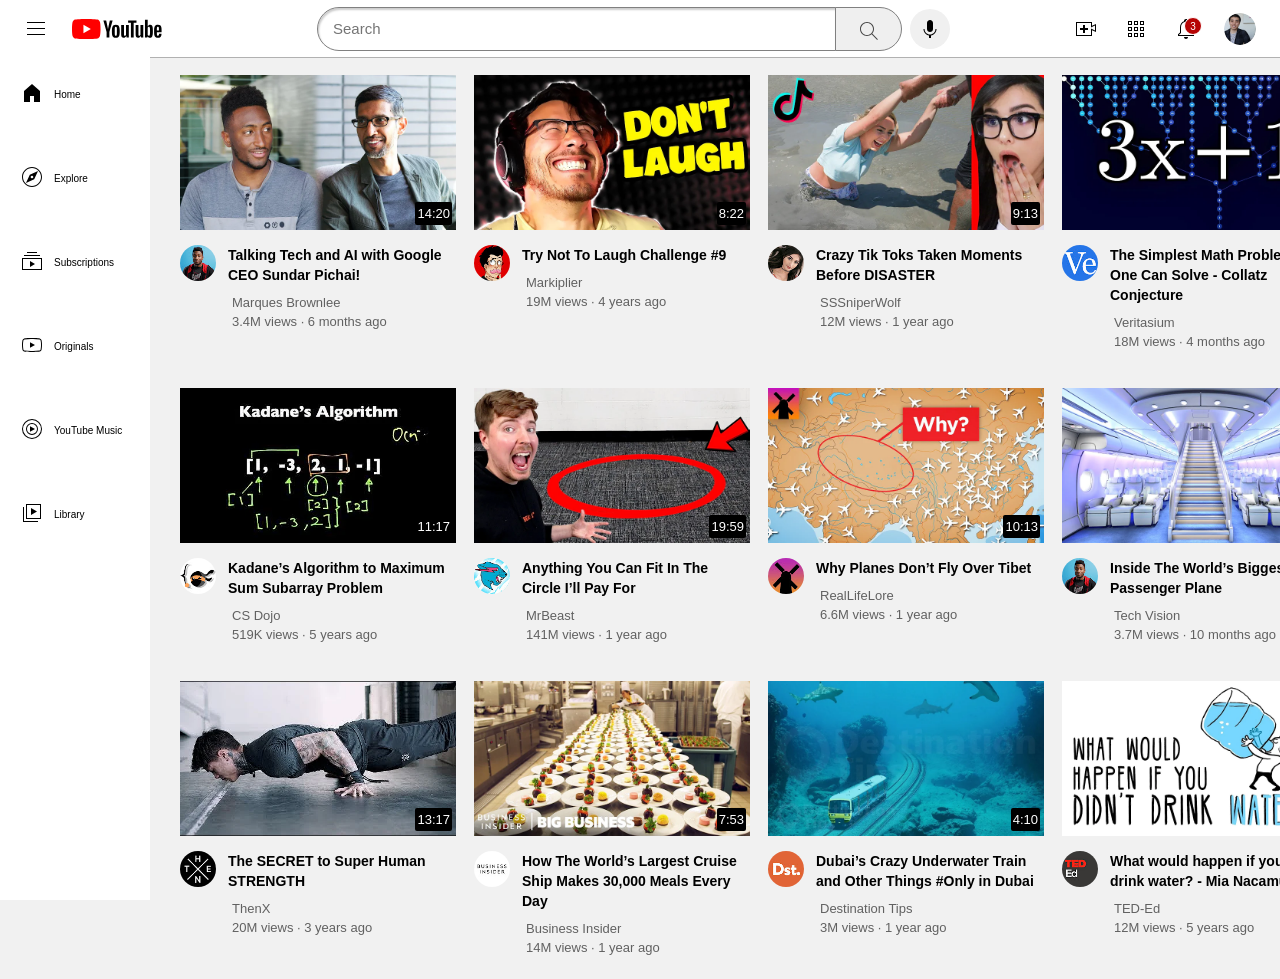
==== commit b8aa3e16: "Add tool tips and finalize project" ====
--- a/youtube.html
+++ b/youtube.html
@@ -18,18 +18,40 @@
 
       <div class="middle">
         <input type="text" placeholder="Search">
-        <button>
+        <button class="search-button help-tips">
           <img class="search-icon icons" src="images/icons/search.svg">
+          <div class="tooltips">
+            Search
+          </div>
         </button>
-        <button class="voice-button icons">
-          <img src="images/icons/voice-search-icon.svg">
+        <button class="voice-button help-tips">
+          <img class="icons" src="images/icons/voice-search-icon.svg">
+          <div class="tooltips">
+            Search with voice
+          </div>
         </button>
       </div>
 
       <div class="right">
-        <img class="icons" src="images/icons/upload.svg">
-        <img class="icons" src="images/icons/youtube-apps.svg">
-        <img class="icons" src="images/icons/notifications.svg">
+        <div class="help-tips">
+          <img class="icons" src="images/icons/upload.svg">
+          <div class="tooltips-right">
+            Create
+          </div>
+        </div>
+        <div class="help-tips">
+          <img class="icons" src="images/icons/youtube-apps.svg">
+          <div class="tooltips-right">
+            YouTube apps
+          </div>
+        </div>
+        <div class="help-tips">
+          <img class="icons" src="images/icons/notifications.svg">
+          <div class="notification-count">3</div>
+          <div class="tooltips-right">
+            Notifivations
+          </div>
+        </div>
         <img class="profile" src="images/channel-pictures/my-channel.jpeg">
       </div>
     </header>
@@ -79,9 +101,7 @@
     </nav>
 
     <main>
-      <section class="video-grid js-video-grid">
-        
-      </section>
+      <section class="video-grid js-video-grid"></section>
     </main>
 
     <script type="module" src="scripts/video.js"></script>
--- a/styles/header.css
+++ b/styles/header.css
@@ -14,6 +14,10 @@
   background-color: white;
   border-bottom: 1PX solid rgb(177, 177, 177);
   z-index: 100;
+}
+
+header p {
+  margin: 0;
 }
 
 .icons,
@@ -85,7 +89,7 @@
   font-size: 15px;
 }
 
-header button:first-of-type {
+.search-button {
   height: 44px;
   width: 67px;
   margin-left: -1px;
@@ -113,7 +117,9 @@
   width: 40px;
   border: 0;
   border-radius: 50%;
-  padding-top: 5px;
+  display: flex;
+  justify-content: center;
+  align-items: center;
   background-color: rgb(240, 240, 240);
 }
 
@@ -128,4 +134,55 @@
 
 header button:active {
   background-color: rgb(210, 210, 210);
+}
+
+.help-tips {
+  position: relative;
+  display: flex;
+  justify-content: center;
+}
+
+.help-tips:hover {
+  .tooltips,
+  .tooltips-right {
+    opacity: 0.9;
+    transition: 0.3s;
+  }
+}
+
+.tooltips,
+.tooltips-right {
+  position: absolute;
+  background-color: rgb(68, 68, 68);
+  color: white;
+  padding: 6px 8px;
+  font-size: 13px;
+  opacity: 0;
+  border-radius: 3px;
+  top: 60px;
+  pointer-events: none;
+  white-space: nowrap;
+}
+
+.tooltips-right {
+  top: 45px;
+}
+
+.notification-count {
+  background-color: rgb(182, 4, 4);
+  color: white;
+  position: absolute;
+  margin: 0;
+  display: flex;
+  align-items: center;
+  justify-content: center;
+  border: 1px solid white;
+  height: 15px;
+  width: 15px;
+  padding-left: 1px;
+  padding-top: 1px;
+  right: -3.5px;
+  border-radius: 50%;
+  font-size: 10px;
+  pointer-events: none;
 }
--- a/styles/general.css
+++ b/styles/general.css
@@ -5,4 +5,98 @@
   margin-left: 93px;
   margin-top: 75px;
   margin-bottom: 20px;
+  margin-right: 30px;
 }
+/*
+@media (min-width: 750px) {
+  .video-grid {
+    grid-template-columns: 1fr 1fr 1fr 1fr;
+  }
+}
+
+@media (min-width: 751px) and (max-width: 999px) {
+  .video-grid {
+    grid-template-columns: 1fr 1fr 1fr;
+  }
+}
+
+@media (max-width: 1000px) {
+  .video-grid {
+    grid-template-columns: 1fr 1fr;
+  }
+}*/
+
+
+/* For 2 columns: screens between 500px and 750px 
+@media (min-width: 500px) and (max-width: 750px) {
+  .video-grid {
+    grid-template-columns: 1fr 1fr;
+  }
+}*/
+
+/* For 3 columns: 751px - 999px 
+@media (min-width: 751px) and (max-width: 999px) {
+  .video-grid {
+    grid-template-columns: 1fr 1fr 1fr;
+  }
+}*/
+
+/* For 4 columns: 1000px and above 
+@media (min-width: 1000px) {
+  .video-grid {
+    grid-template-columns: 1fr 1fr 1fr 1fr;
+  }
+}*/
+
+@media (max-width: 869px) {
+  .video-grid {
+    grid-template-columns: 1fr 1fr;
+  }
+}
+
+@media (min-width: 870px) and (max-width: 1099px) {
+  .video-grid {
+    grid-template-columns: 1fr 1fr 1fr;
+  }
+}
+
+@media (min-width: 1100px) {
+  .video-grid {
+    grid-template-columns: 1fr 1fr 1fr 1fr;
+  }
+
+  nav {
+    position: fixed;
+    top: 57px;
+    bottom: 0;
+    left: 0;
+    width: 150px;
+    background-color: white;
+    flex-direction: column;
+    overflow: auto;
+    scrollbar-width: none;
+    z-index: 200;
+  }
+  
+  nav div {
+    display: flex;
+    flex-direction: row;
+    margin-bottom: 12px;
+    align-items: center;
+    justify-content: start;
+    padding-left: 20PX;
+    height: 72px;
+  }
+
+  nav img {
+    margin-right: 10px;
+  }
+
+  nav p {
+    padding-bottom: 7px;
+  }
+
+  body {
+    margin-left: 180px;
+  }
+}
--- a/styles/video.css
+++ b/styles/video.css
@@ -1,8 +1,7 @@
 .video-grid {
   display: grid;
-  grid-template-columns: 1fr 1fr 1fr;
-  column-gap: 8px;
-  row-gap: 22px;
+  column-gap: 18px;
+  row-gap: 35px;
 }
 
 .thumbnail-div {
